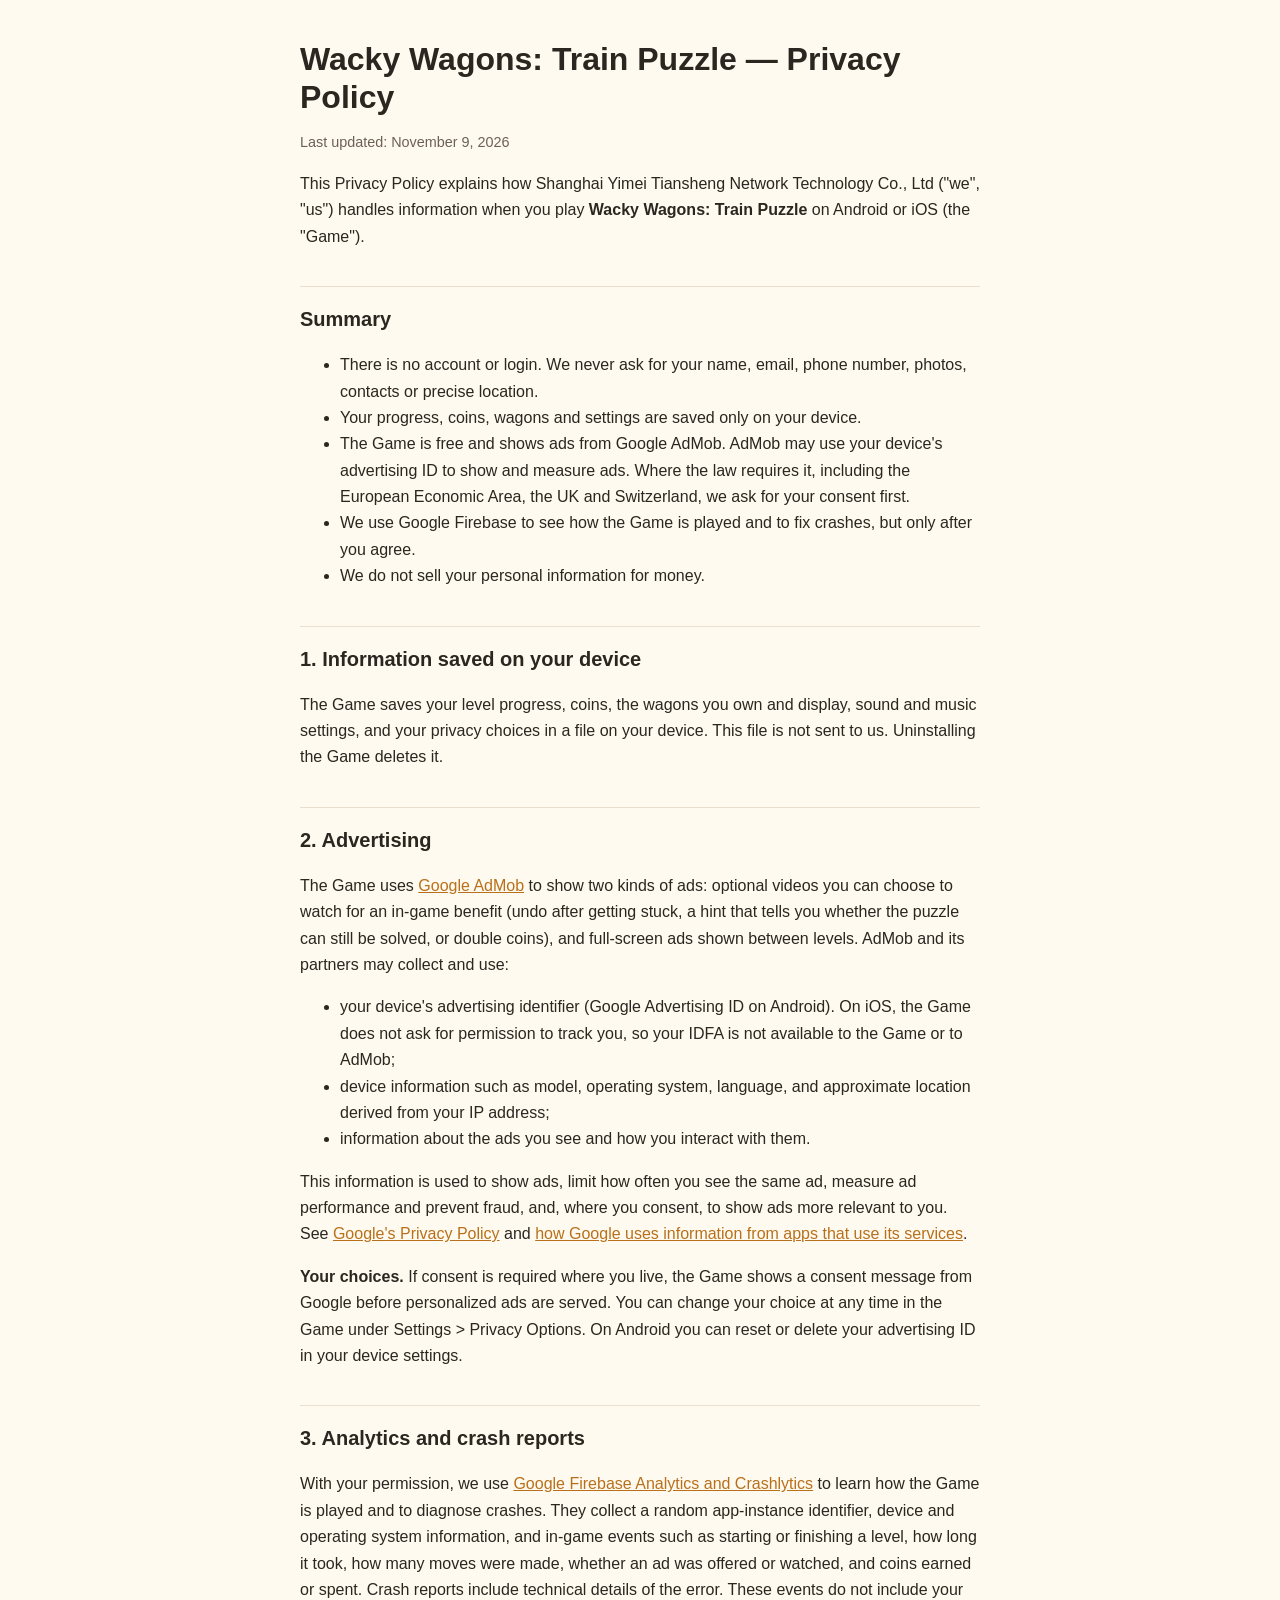
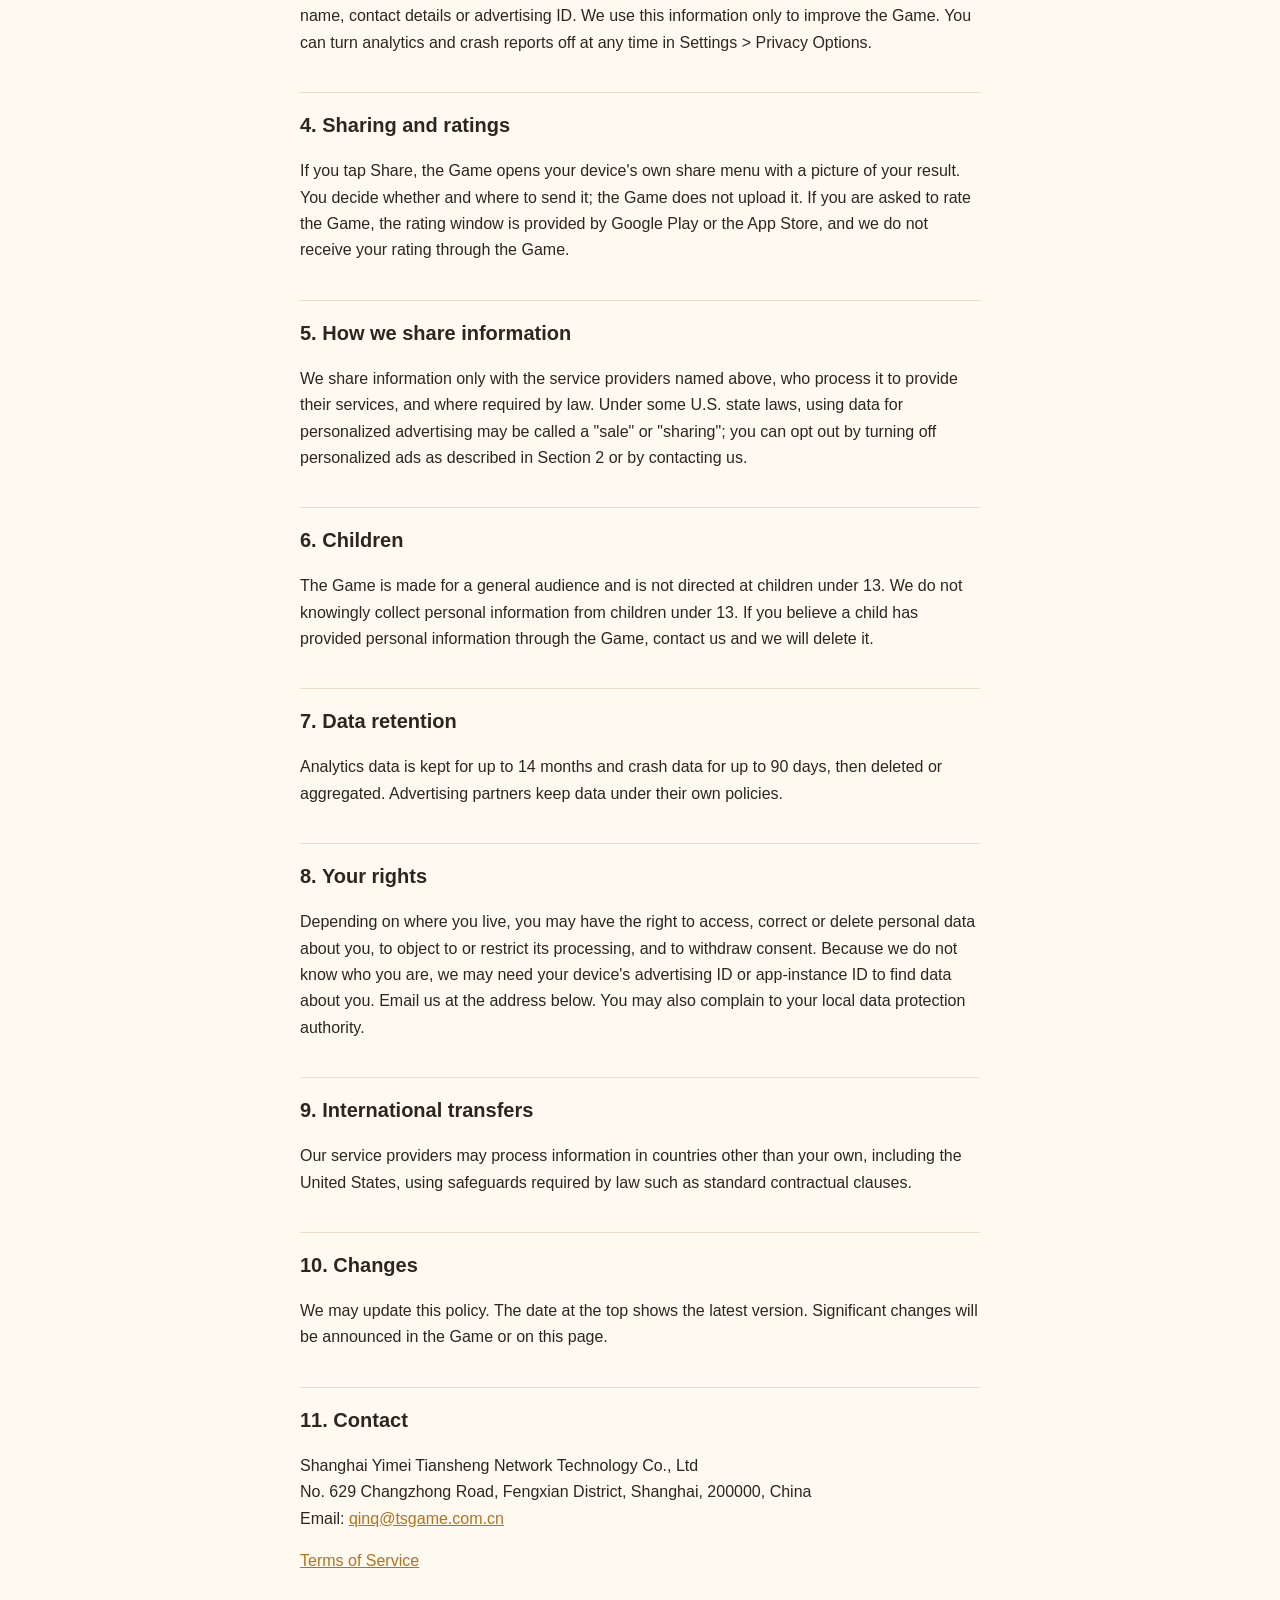
==== privacy.html @ e75f5c33 "Add files via upload" ====
<!doctype html>
<html lang="en">
<head>
<meta charset="utf-8">
<meta name="viewport" content="width=device-width, initial-scale=1">
<title>Privacy Policy · Wacky Wagons</title>
<link rel="stylesheet" href="studio-policy.css">
</head>
<body>
<main>
<h1>Wacky Wagons: Train Puzzle — Privacy Policy</h1>
<p class="meta">Last updated: November 9, 2026</p>

<p>This Privacy Policy explains how Shanghai Yimei Tiansheng Network Technology Co., Ltd ("we", "us") handles information when you play <strong>Wacky Wagons: Train Puzzle</strong> on Android or iOS (the "Game").</p>

<h2>Summary</h2>
<ul>
<li>There is no account or login. We never ask for your name, email, phone number, photos, contacts or precise location.</li>
<li>Your progress, coins, wagons and settings are saved only on your device.</li>
<li>The Game is free and shows ads from Google AdMob. AdMob may use your device's advertising ID to show and measure ads. Where the law requires it, including the European Economic Area, the UK and Switzerland, we ask for your consent first.</li>
<li>We use Google Firebase to see how the Game is played and to fix crashes, but only after you agree.</li>
<li>We do not sell your personal information for money.</li>
</ul>

<h2>1. Information saved on your device</h2>
<p>The Game saves your level progress, coins, the wagons you own and display, sound and music settings, and your privacy choices in a file on your device. This file is not sent to us. Uninstalling the Game deletes it.</p>

<h2>2. Advertising</h2>
<p>The Game uses <a href="https://policies.google.com/technologies/ads">Google AdMob</a> to show two kinds of ads: optional videos you can choose to watch for an in-game benefit (undo after getting stuck, a hint that tells you whether the puzzle can still be solved, or double coins), and full-screen ads shown between levels. AdMob and its partners may collect and use:</p>
<ul>
<li>your device's advertising identifier (Google Advertising ID on Android). On iOS, the Game does not ask for permission to track you, so your IDFA is not available to the Game or to AdMob;</li>
<li>device information such as model, operating system, language, and approximate location derived from your IP address;</li>
<li>information about the ads you see and how you interact with them.</li>
</ul>
<p>This information is used to show ads, limit how often you see the same ad, measure ad performance and prevent fraud, and, where you consent, to show ads more relevant to you. See <a href="https://policies.google.com/privacy">Google's Privacy Policy</a> and <a href="https://policies.google.com/technologies/partner-sites">how Google uses information from apps that use its services</a>.</p>
<p><strong>Your choices.</strong> If consent is required where you live, the Game shows a consent message from Google before personalized ads are served. You can change your choice at any time in the Game under Settings &gt; Privacy Options. On Android you can reset or delete your advertising ID in your device settings.</p>

<h2>3. Analytics and crash reports</h2>
<p>With your permission, we use <a href="https://firebase.google.com/support/privacy">Google Firebase Analytics and Crashlytics</a> to learn how the Game is played and to diagnose crashes. They collect a random app-instance identifier, device and operating system information, and in-game events such as starting or finishing a level, how long it took, how many moves were made, whether an ad was offered or watched, and coins earned or spent. Crash reports include technical details of the error. These events do not include your name, contact details or advertising ID. We use this information only to improve the Game. You can turn analytics and crash reports off at any time in Settings &gt; Privacy Options.</p>

<h2>4. Sharing and ratings</h2>
<p>If you tap Share, the Game opens your device's own share menu with a picture of your result. You decide whether and where to send it; the Game does not upload it. If you are asked to rate the Game, the rating window is provided by Google Play or the App Store, and we do not receive your rating through the Game.</p>

<h2>5. How we share information</h2>
<p>We share information only with the service providers named above, who process it to provide their services, and where required by law. Under some U.S. state laws, using data for personalized advertising may be called a "sale" or "sharing"; you can opt out by turning off personalized ads as described in Section 2 or by contacting us.</p>

<h2>6. Children</h2>
<p>The Game is made for a general audience and is not directed at children under 13. We do not knowingly collect personal information from children under 13. If you believe a child has provided personal information through the Game, contact us and we will delete it.</p>

<h2>7. Data retention</h2>
<p>Analytics data is kept for up to 14 months and crash data for up to 90 days, then deleted or aggregated. Advertising partners keep data under their own policies.</p>

<h2>8. Your rights</h2>
<p>Depending on where you live, you may have the right to access, correct or delete personal data about you, to object to or restrict its processing, and to withdraw consent. Because we do not know who you are, we may need your device's advertising ID or app-instance ID to find data about you. Email us at the address below. You may also complain to your local data protection authority.</p>

<h2>9. International transfers</h2>
<p>Our service providers may process information in countries other than your own, including the United States, using safeguards required by law such as standard contractual clauses.</p>

<h2>10. Changes</h2>
<p>We may update this policy. The date at the top shows the latest version. Significant changes will be announced in the Game or on this page.</p>

<h2>11. Contact</h2>
<p>Shanghai Yimei Tiansheng Network Technology Co., Ltd<br>No. 629 Changzhong Road, Fengxian District, Shanghai, 200000, China<br>Email: <a href="mailto:qinq@tsgame.com.cn">qinq@tsgame.com.cn</a></p>
<p><a href="terms.html">Terms of Service</a></p>
</main>
</body>
</html>
---- studio-policy.css ----
:root { --bg: #fffaf0; --fg: #2b2620; --muted: #6b6155; --accent: #b8701a; --rule: #eadfcd; color-scheme: light dark; }
@media (prefers-color-scheme: dark) { :root { --bg: #1d1a17; --fg: #f1e9dc; --muted: #b3a796; --accent: #f2b54a; --rule: #3a332b; } }
* { box-sizing: border-box; }
body { margin: 0; background: var(--bg); color: var(--fg); font: 16px/1.65 -apple-system, "Segoe UI", Roboto, "Helvetica Neue", Arial, sans-serif; }
main { max-width: 720px; margin: 0 auto; padding: 40px max(20px, env(safe-area-inset-left, 0px)) 64px; }
h1 { font-size: 2rem; line-height: 1.2; margin: 0 0 8px; }
h2 { font-size: 1.25rem; margin: 36px 0 8px; padding-top: 16px; border-top: 1px solid var(--rule); }
h3 { font-size: 1.05rem; margin: 20px 0 4px; }
a { color: var(--accent); }
.meta, .crumb, .links, footer { color: var(--muted); font-size: 0.9rem; }
.lead { font-size: 1.15rem; color: var(--muted); }
.mail { user-select: all; }
footer { margin-top: 48px; border-top: 1px solid var(--rule); padding-top: 16px; }
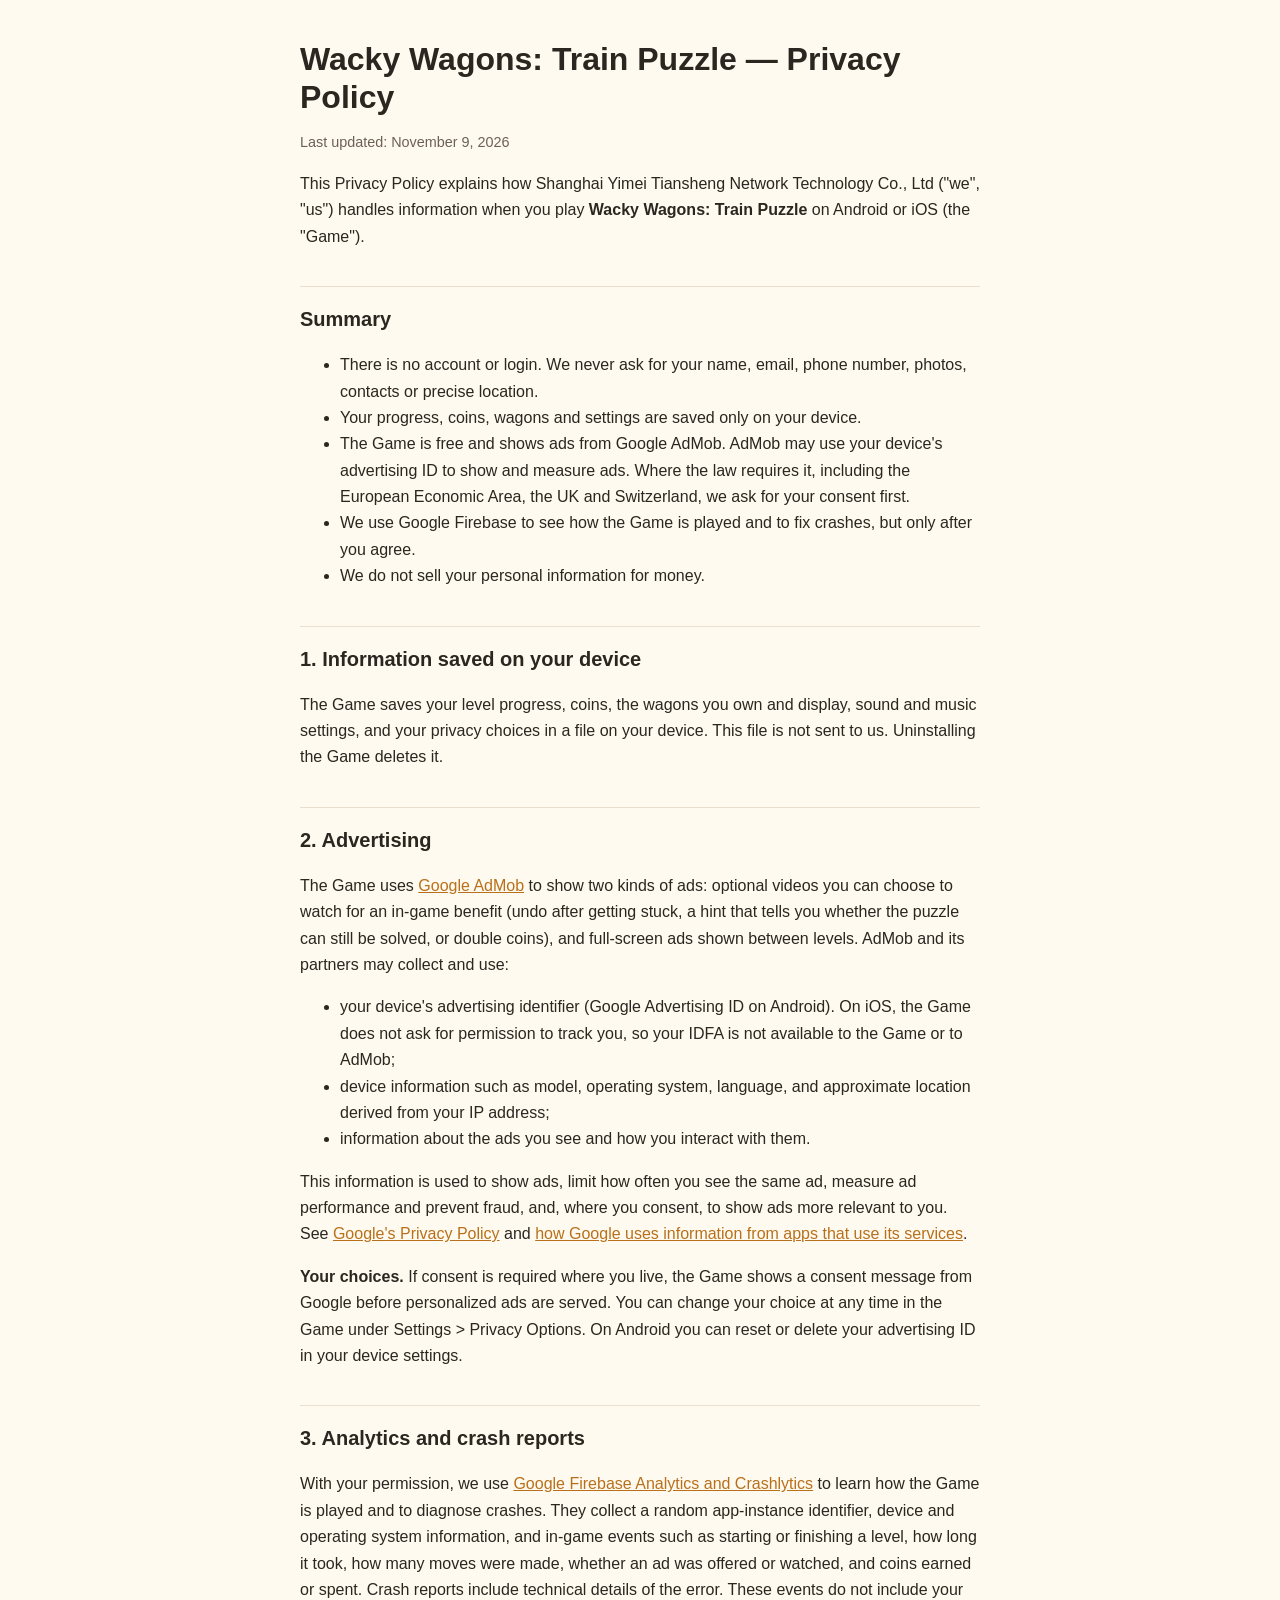
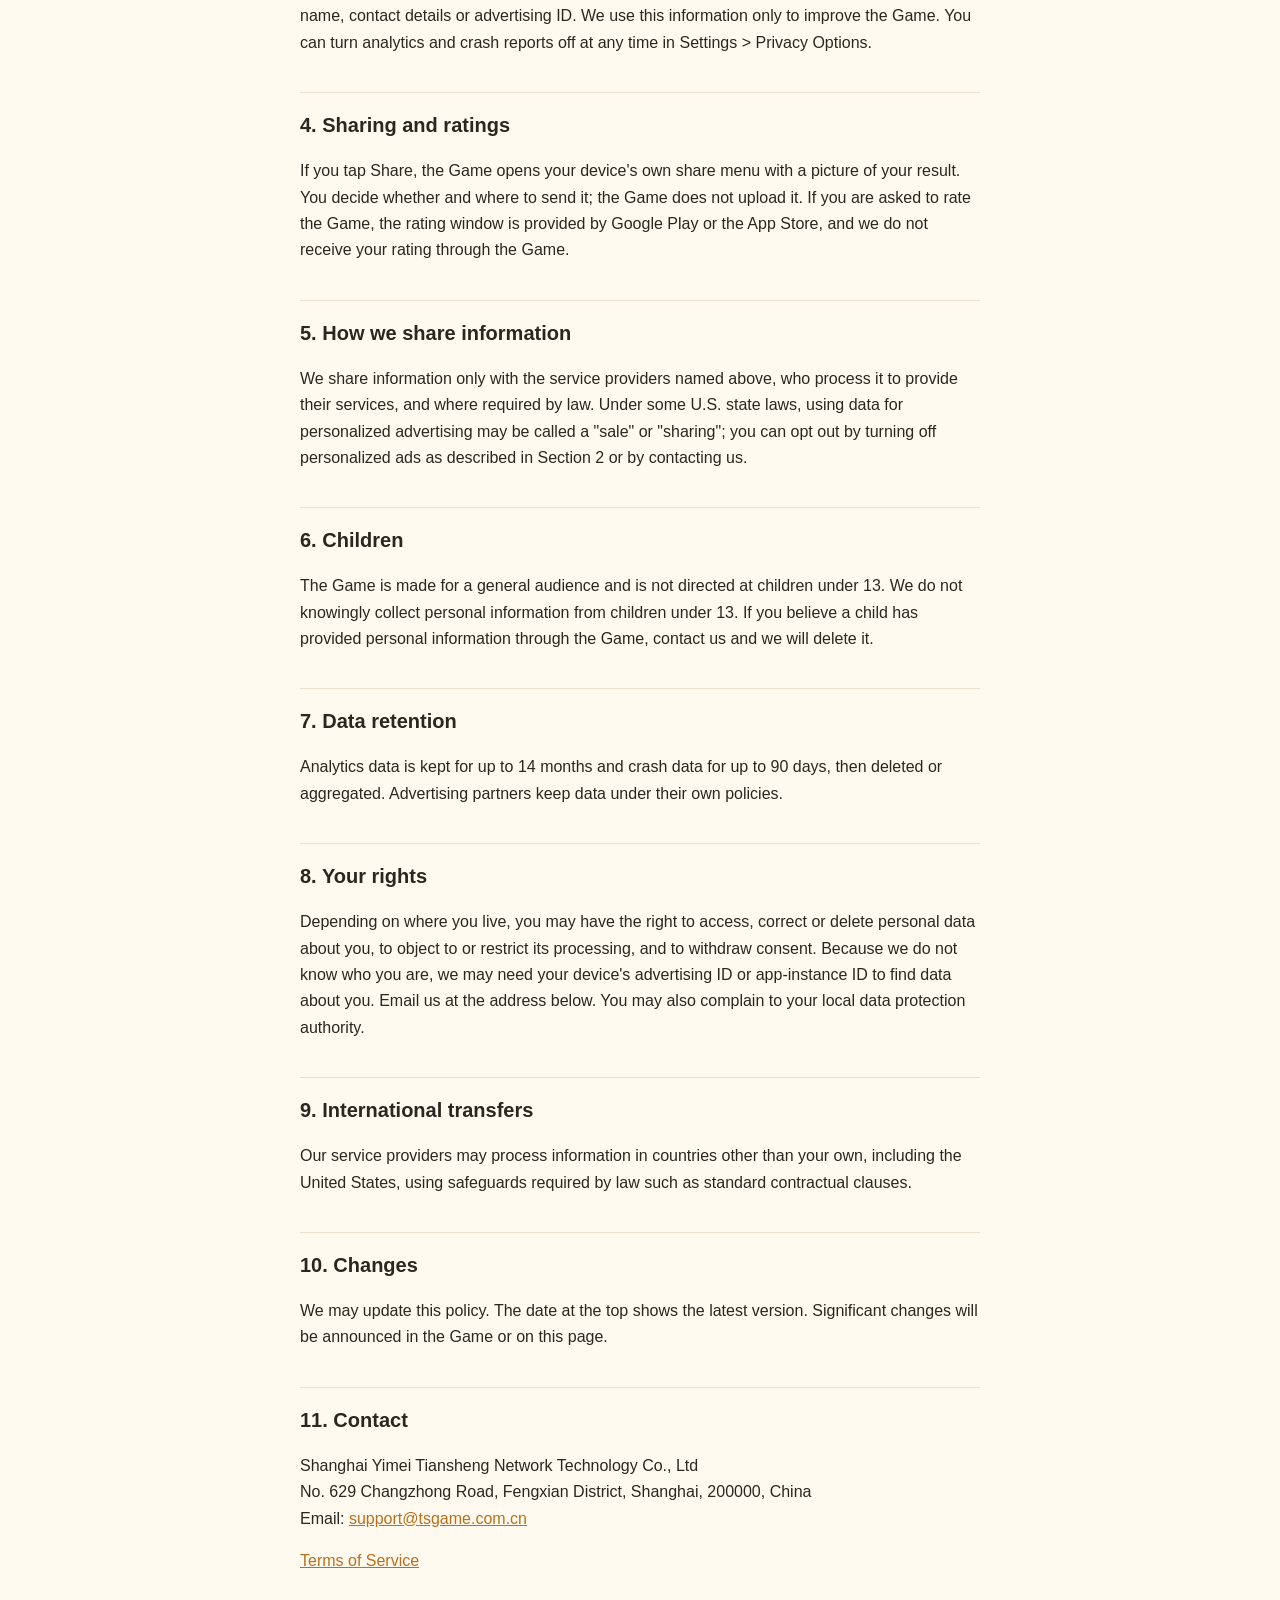
==== commit 1898b217: "Add files via upload" ====
--- a/privacy.html
+++ b/privacy.html
@@ -60,7 +60,7 @@
 <p>We may update this policy. The date at the top shows the latest version. Significant changes will be announced in the Game or on this page.</p>
 
 <h2>11. Contact</h2>
-<p>Shanghai Yimei Tiansheng Network Technology Co., Ltd<br>No. 629 Changzhong Road, Fengxian District, Shanghai, 200000, China<br>Email: <a href="mailto:qinq@tsgame.com.cn">qinq@tsgame.com.cn</a></p>
+<p>Shanghai Yimei Tiansheng Network Technology Co., Ltd<br>No. 629 Changzhong Road, Fengxian District, Shanghai, 200000, China<br>Email: <a href="mailto:support@tsgame.com.cn">support@tsgame.com.cn</a></p>
 <p><a href="terms.html">Terms of Service</a></p>
 </main>
 </body>
